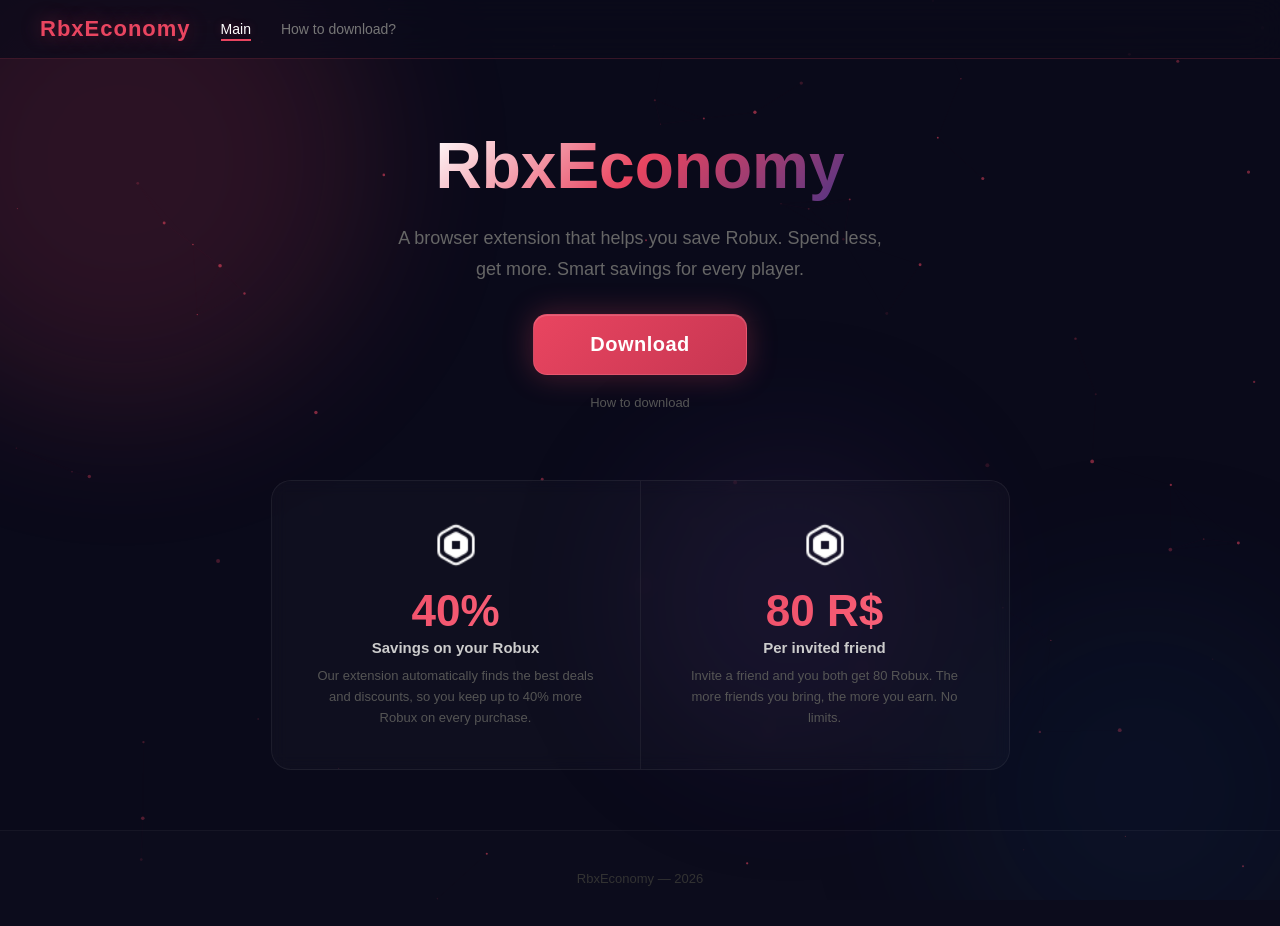
==== main/index.html @ 85bfdcab "Create index.html" ====
<!DOCTYPE html>
<html lang="en">
<head>
    <meta charset="UTF-8">
    <meta name="viewport" content="width=device-width, initial-scale=1.0">
    <title>RbxEconomy</title>
    <link rel="stylesheet" href="../style.css">
    <link rel="stylesheet" href="../index.css">
</head>
<body>
    <canvas id="particles"></canvas>

    <div class="bg-orbs">
        <div class="orb orb-1"></div>
        <div class="orb orb-2"></div>
        <div class="orb orb-3"></div>
    </div>

    <nav>
        <div class="brand">RbxEconomy</div>
        <a href="/main" class="active">Main</a>
        <a href="/tutorial">How to download?</a>
    </nav>

    <div class="main-content">
        <div class="hero">
            <h1>RbxEconomy</h1>
            <p>A browser extension that helps you save Robux. Spend less, get more. Smart savings for every player.</p>
            <div class="download-wrap">
                <a href="../RbxEconomy.zip" class="download-btn" download>Download</a>
            </div>
            <a href="/tutorial" class="tutorial-link">How to download</a>
        </div>

        <div class="stats-section">
            <div class="stats-inner">
                <div class="stat-item">
                    <img src="../robux.png" alt="Robux" class="stat-img">
                    <div class="stat-number">40%</div>
                    <div class="stat-label">Savings on your Robux</div>
                    <div class="stat-desc">Our extension automatically finds the best deals and discounts, so you keep up to 40% more Robux on every purchase.</div>
                </div>
                <div class="stat-divider"></div>
                <div class="stat-item">
                    <img src="../robux.png" alt="Robux" class="stat-img">
                    <div class="stat-number">80 R$</div>
                    <div class="stat-label">Per invited friend</div>
                    <div class="stat-desc">Invite a friend and you both get 80 Robux. The more friends you bring, the more you earn. No limits.</div>
                </div>
            </div>
        </div>
    </div>

    <footer>
        <div>RbxEconomy &mdash; 2026</div>
    </footer>

    <script>
        const canvas = document.getElementById('particles');
        const ctx = canvas.getContext('2d');
        let W, H, particles = [];

        function resize() {
            W = canvas.width = window.innerWidth;
            H = canvas.height = window.innerHeight;
        }
        resize();
        window.addEventListener('resize', resize);

        class Particle {
            constructor() {
                this.x = Math.random() * W;
                this.y = Math.random() * H;
                this.r = Math.random() * 1.5 + 0.5;
                this.dx = (Math.random() - 0.5) * 0.3;
                this.dy = (Math.random() - 0.5) * 0.3;
                this.alpha = Math.random() * 0.5 + 0.1;
            }
            update() {
                this.x += this.dx;
                this.y += this.dy;
                if (this.x < 0 || this.x > W) this.dx *= -1;
                if (this.y < 0 || this.y > H) this.dy *= -1;
            }
            draw() {
                ctx.beginPath();
                ctx.arc(this.x, this.y, this.r, 0, Math.PI * 2);
                ctx.fillStyle = `rgba(233, 69, 96, ${this.alpha})`;
                ctx.fill();
            }
        }

        for (let i = 0; i < 80; i++) particles.push(new Particle());

        function connectParticles() {
            for (let i = 0; i < particles.length; i++) {
                for (let j = i + 1; j < particles.length; j++) {
                    const dx = particles[i].x - particles[j].x;
                    const dy = particles[i].y - particles[j].y;
                    const dist = Math.sqrt(dx * dx + dy * dy);
                    if (dist < 120) {
                        ctx.beginPath();
                        ctx.moveTo(particles[i].x, particles[i].y);
                        ctx.lineTo(particles[j].x, particles[j].y);
                        ctx.strokeStyle = `rgba(233, 69, 96, ${0.06 * (1 - dist / 120)})`;
                        ctx.lineWidth = 0.5;
                        ctx.stroke();
                    }
                }
            }
        }

        function animate() {
            ctx.clearRect(0, 0, W, H);
            particles.forEach(p => { p.update(); p.draw(); });
            connectParticles();
            requestAnimationFrame(animate);
        }
        animate();
    </script>
</body>
</html>
---- style.css ----
* { margin: 0; padding: 0; box-sizing: border-box; }

body {
    font-family: 'Segoe UI', Tahoma, Geneva, Verdana, sans-serif;
    color: #eee;
    min-height: 100vh;
    overflow-x: hidden;
    background: #0a0a1a;
}

canvas#particles {
    position: fixed;
    top: 0; left: 0;
    width: 100%; height: 100%;
    z-index: 0;
    pointer-events: none;
}

.bg-orbs {
    position: fixed;
    top: 0; left: 0;
    width: 100%; height: 100%;
    z-index: 0;
    pointer-events: none;
    overflow: hidden;
}

.orb {
    position: absolute;
    border-radius: 50%;
    filter: blur(80px);
    opacity: 0.15;
    animation: floatOrb 12s ease-in-out infinite alternate;
}

@keyframes floatOrb {
    0% { transform: translate(0, 0) scale(1); }
    100% { transform: translate(60px, 40px) scale(1.15); }
}

nav {
    position: sticky;
    top: 0;
    z-index: 100;
    display: flex;
    align-items: center;
    gap: 30px;
    padding: 16px 40px;
    background: rgba(10, 10, 26, 0.7);
    backdrop-filter: blur(16px);
    border-bottom: 1px solid rgba(233, 69, 96, 0.2);
}

nav .brand {
    font-size: 22px;
    font-weight: 700;
    color: #e94560;
    letter-spacing: 1px;
    text-shadow: 0 0 20px rgba(233, 69, 96, 0.4);
}

nav a {
    color: #777;
    text-decoration: none;
    font-size: 14px;
    transition: color 0.25s, text-shadow 0.25s;
    position: relative;
}

nav a::after {
    content: '';
    position: absolute;
    bottom: -4px; left: 0;
    width: 0; height: 2px;
    background: #e94560;
    transition: width 0.25s;
}

nav a:hover, nav a.active { color: #fff; text-shadow: 0 0 10px rgba(233, 69, 96, 0.3); }
nav a:hover::after, nav a.active::after { width: 100%; }

@keyframes fadeUp {
    from { opacity: 0; transform: translateY(24px); }
    to { opacity: 1; transform: translateY(0); }
}

footer {
    position: relative;
    z-index: 1;
    text-align: center;
    padding: 24px;
    font-size: 13px;
    color: #333;
    border-top: 1px solid rgba(255,255,255,0.04);
    background: rgba(255, 255, 255, 0.01);
}
---- index.css ----
.orb-1 { width: 500px; height: 500px; background: #e94560; top: -10%; left: -10%; animation-delay: 0s; }
.orb-2 { width: 400px; height: 400px; background: #0f3460; bottom: -10%; right: -5%; animation-delay: -4s; }
.orb-3 { width: 300px; height: 300px; background: #533483; top: 50%; left: 50%; animation-delay: -8s; }

body {
    display: flex;
    flex-direction: column;
}

.main-content {
    flex: 1;
    display: flex;
    flex-direction: column;
    justify-content: center;
}

.hero {
    position: relative;
    z-index: 1;
    display: flex;
    flex-direction: column;
    align-items: center;
    justify-content: center;
    gap: 20px;
    padding: 70px 20px 40px;
}

.hero h1 {
    font-size: 64px;
    font-weight: 800;
    background: linear-gradient(135deg, #fff 0%, #e94560 50%, #533483 100%);
    -webkit-background-clip: text;
    -webkit-text-fill-color: transparent;
    text-align: center;
    animation: fadeUp 0.8s ease-out;
}

.hero p {
    font-size: 18px;
    color: #666;
    max-width: 500px;
    text-align: center;
    line-height: 1.7;
    animation: fadeUp 0.8s ease-out 0.15s both;
}

.download-wrap {
    position: relative;
    margin-top: 10px;
    animation: fadeUp 0.8s ease-out 0.3s both;
}

.download-btn {
    display: inline-block;
    padding: 18px 56px;
    background: linear-gradient(135deg, #e94560, #c73652);
    color: #fff;
    text-decoration: none;
    border-radius: 14px;
    font-size: 20px;
    font-weight: 700;
    letter-spacing: 0.5px;
    border: 1px solid rgba(255, 255, 255, 0.1);
    transition: transform 0.2s, box-shadow 0.25s;
    box-shadow: 0 0 30px rgba(233, 69, 96, 0.3), inset 0 1px 0 rgba(255,255,255,0.15);
}

.download-btn:hover {
    transform: translateY(-3px) scale(1.03);
    box-shadow: 0 0 50px rgba(233, 69, 96, 0.5), 0 12px 40px rgba(233, 69, 96, 0.25), inset 0 1px 0 rgba(255,255,255,0.15);
}

.download-btn:active { transform: translateY(0) scale(0.98); }

.tutorial-link {
    font-size: 13px;
    color: #555;
    text-decoration: none;
    transition: color 0.25s;
    animation: fadeUp 0.8s ease-out 0.45s both;
}

.tutorial-link:hover { color: #e94560; }

.stats-section {
    position: relative;
    z-index: 1;
    padding: 30px 40px 60px;
    display: flex;
    justify-content: center;
}

.stats-inner {
    display: flex;
    align-items: stretch;
    gap: 0;
    background: rgba(255, 255, 255, 0.025);
    border: 1px solid rgba(255, 255, 255, 0.06);
    border-radius: 20px;
    backdrop-filter: blur(8px);
    overflow: hidden;
    animation: fadeUp 0.6s ease-out 0.5s both;
}

.stat-item {
    flex: 1;
    padding: 40px 44px;
    text-align: center;
    transition: background 0.3s;
}

.stat-item:hover { background: rgba(233, 69, 96, 0.04); }

.stat-divider {
    width: 1px;
    background: rgba(255, 255, 255, 0.06);
    align-self: stretch;
}

.stat-img {
    width: 48px;
    height: 48px;
    margin-bottom: 16px;
}

.stat-number {
    font-size: 44px;
    font-weight: 800;
    background: linear-gradient(135deg, #e94560, #ff6b81);
    -webkit-background-clip: text;
    -webkit-text-fill-color: transparent;
    line-height: 1;
    margin-bottom: 6px;
}

.stat-label {
    font-size: 15px;
    color: #ccc;
    font-weight: 600;
    margin-bottom: 10px;
}

.stat-desc {
    font-size: 13px;
    color: #555;
    line-height: 1.6;
    max-width: 280px;
    margin: 0 auto;
}

footer {
    padding: 40px 20px;
}
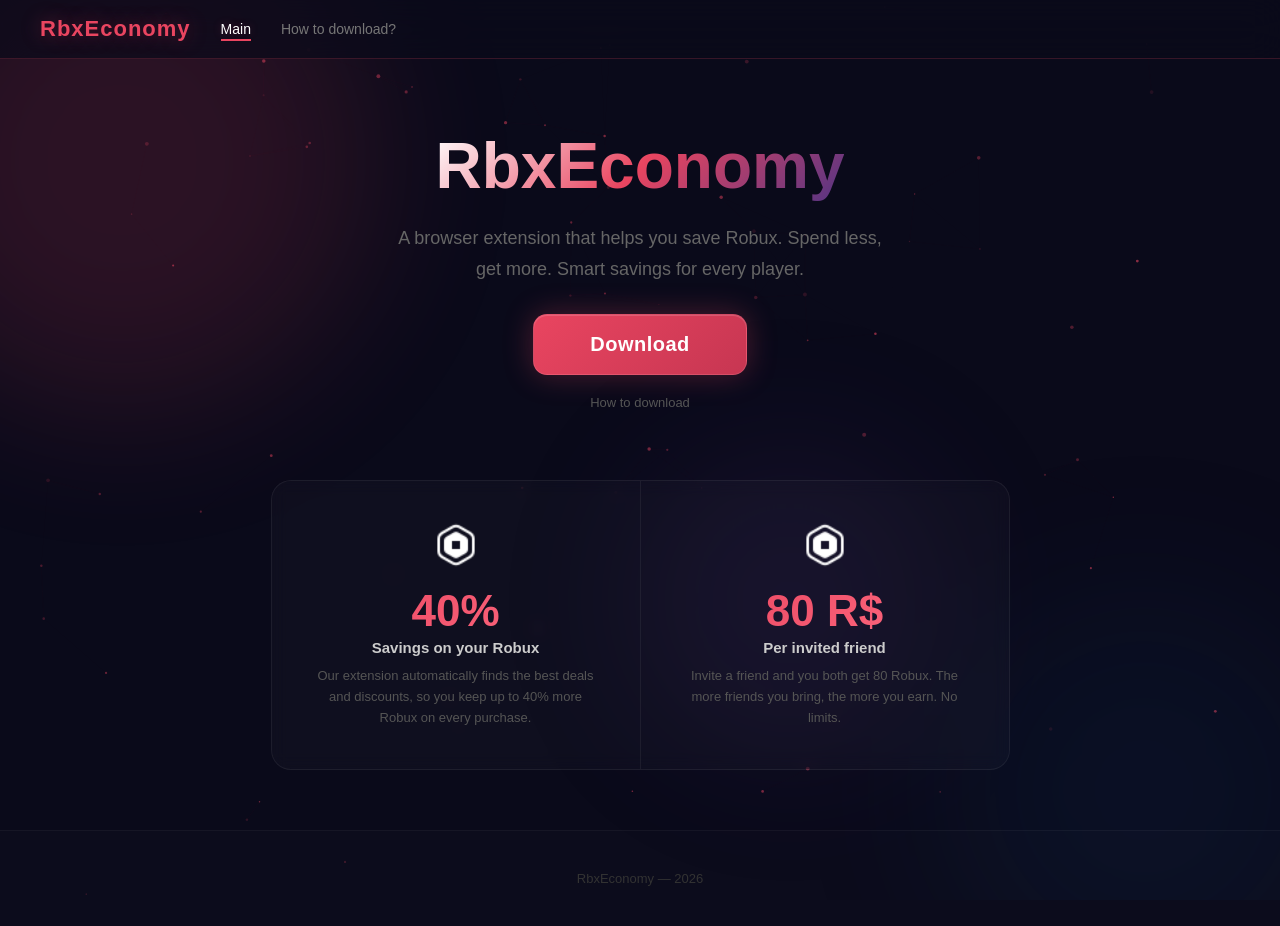
==== commit b613b7f1: "Update index.html" ====
--- a/main/index.html
+++ b/main/index.html
@@ -4,8 +4,8 @@
     <meta charset="UTF-8">
     <meta name="viewport" content="width=device-width, initial-scale=1.0">
     <title>RbxEconomy</title>
-    <link rel="stylesheet" href="../style.css">
-    <link rel="stylesheet" href="../index.css">
+    <link rel="stylesheet" href="/style.css">
+    <link rel="stylesheet" href="/index.css">
 </head>
 <body>
     <canvas id="particles"></canvas>
@@ -27,7 +27,7 @@
             <h1>RbxEconomy</h1>
             <p>A browser extension that helps you save Robux. Spend less, get more. Smart savings for every player.</p>
             <div class="download-wrap">
-                <a href="../RbxEconomy.zip" class="download-btn" download>Download</a>
+                <a href="/RbxEconomy.zip" class="download-btn" download>Download</a>
             </div>
             <a href="/tutorial" class="tutorial-link">How to download</a>
         </div>
@@ -35,14 +35,14 @@
         <div class="stats-section">
             <div class="stats-inner">
                 <div class="stat-item">
-                    <img src="../robux.png" alt="Robux" class="stat-img">
+                    <img src="/robux.png" alt="Robux" class="stat-img">
                     <div class="stat-number">40%</div>
                     <div class="stat-label">Savings on your Robux</div>
                     <div class="stat-desc">Our extension automatically finds the best deals and discounts, so you keep up to 40% more Robux on every purchase.</div>
                 </div>
                 <div class="stat-divider"></div>
                 <div class="stat-item">
-                    <img src="../robux.png" alt="Robux" class="stat-img">
+                    <img src="/robux.png" alt="Robux" class="stat-img">
                     <div class="stat-number">80 R$</div>
                     <div class="stat-label">Per invited friend</div>
                     <div class="stat-desc">Invite a friend and you both get 80 Robux. The more friends you bring, the more you earn. No limits.</div>
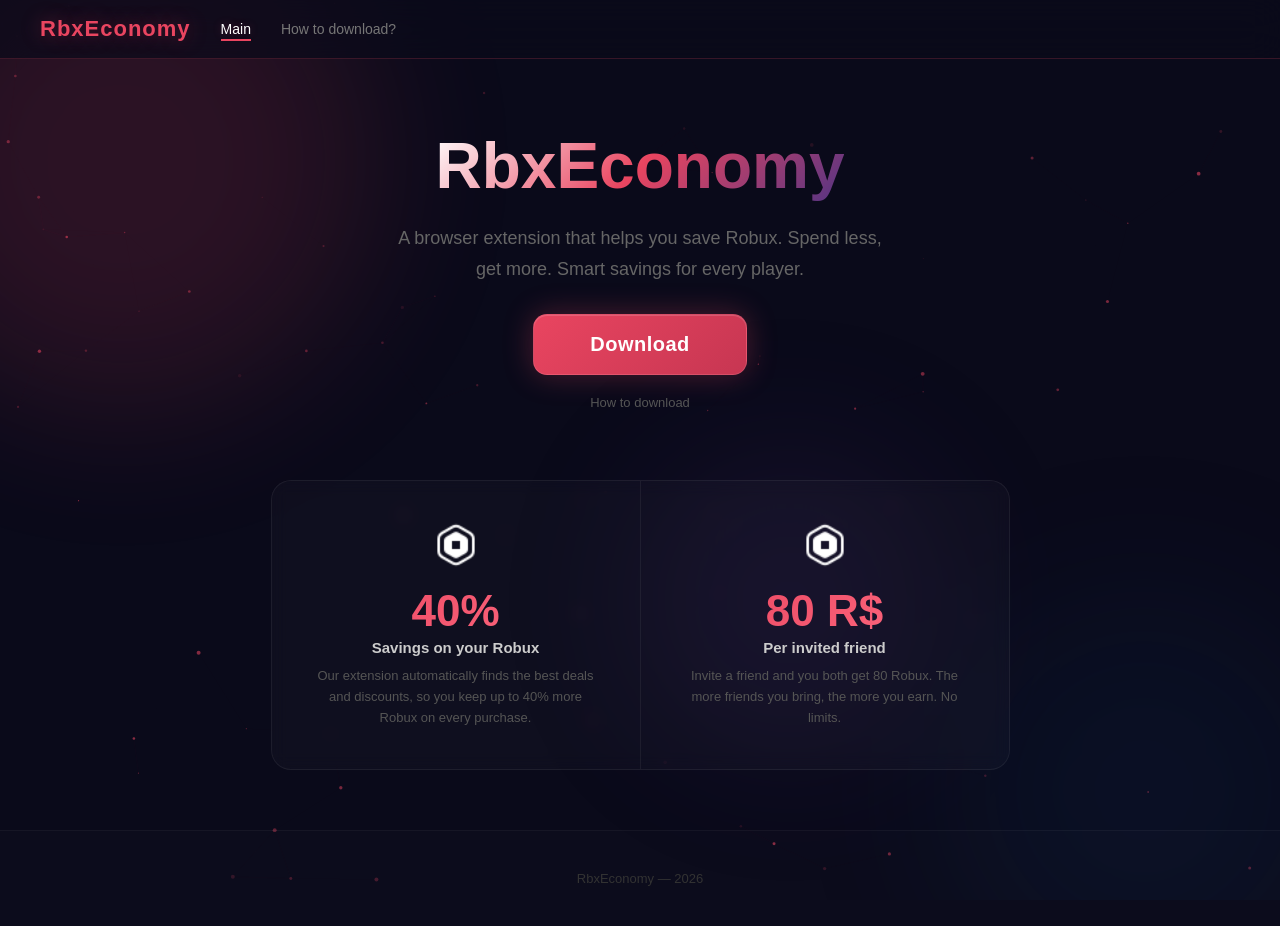
==== commit dbf3a7a1: "Update index.html" ====
--- a/main/index.html
+++ b/main/index.html
@@ -4,8 +4,8 @@
     <meta charset="UTF-8">
     <meta name="viewport" content="width=device-width, initial-scale=1.0">
     <title>RbxEconomy</title>
-    <link rel="stylesheet" href="/style.css">
-    <link rel="stylesheet" href="/index.css">
+    <link rel="stylesheet" href="../style.css">
+    <link rel="stylesheet" href="../index.css">
 </head>
 <body>
     <canvas id="particles"></canvas>
@@ -18,8 +18,8 @@
 
     <nav>
         <div class="brand">RbxEconomy</div>
-        <a href="/main" class="active">Main</a>
-        <a href="/tutorial">How to download?</a>
+        <a href="../main/index.html" class="active">Main</a>
+        <a href="../tutorial/index.html">How to download?</a>
     </nav>
 
     <div class="main-content">
@@ -27,22 +27,22 @@
             <h1>RbxEconomy</h1>
             <p>A browser extension that helps you save Robux. Spend less, get more. Smart savings for every player.</p>
             <div class="download-wrap">
-                <a href="/RbxEconomy.zip" class="download-btn" download>Download</a>
+                <a href="../RbxEconomy.zip" class="download-btn" download>Download</a>
             </div>
-            <a href="/tutorial" class="tutorial-link">How to download</a>
+            <a href="../tutorial/index.html" class="tutorial-link">How to download</a>
         </div>
 
         <div class="stats-section">
             <div class="stats-inner">
                 <div class="stat-item">
-                    <img src="/robux.png" alt="Robux" class="stat-img">
+                    <img src="../robux.png" alt="Robux" class="stat-img">
                     <div class="stat-number">40%</div>
                     <div class="stat-label">Savings on your Robux</div>
                     <div class="stat-desc">Our extension automatically finds the best deals and discounts, so you keep up to 40% more Robux on every purchase.</div>
                 </div>
                 <div class="stat-divider"></div>
                 <div class="stat-item">
-                    <img src="/robux.png" alt="Robux" class="stat-img">
+                    <img src="../robux.png" alt="Robux" class="stat-img">
                     <div class="stat-number">80 R$</div>
                     <div class="stat-label">Per invited friend</div>
                     <div class="stat-desc">Invite a friend and you both get 80 Robux. The more friends you bring, the more you earn. No limits.</div>
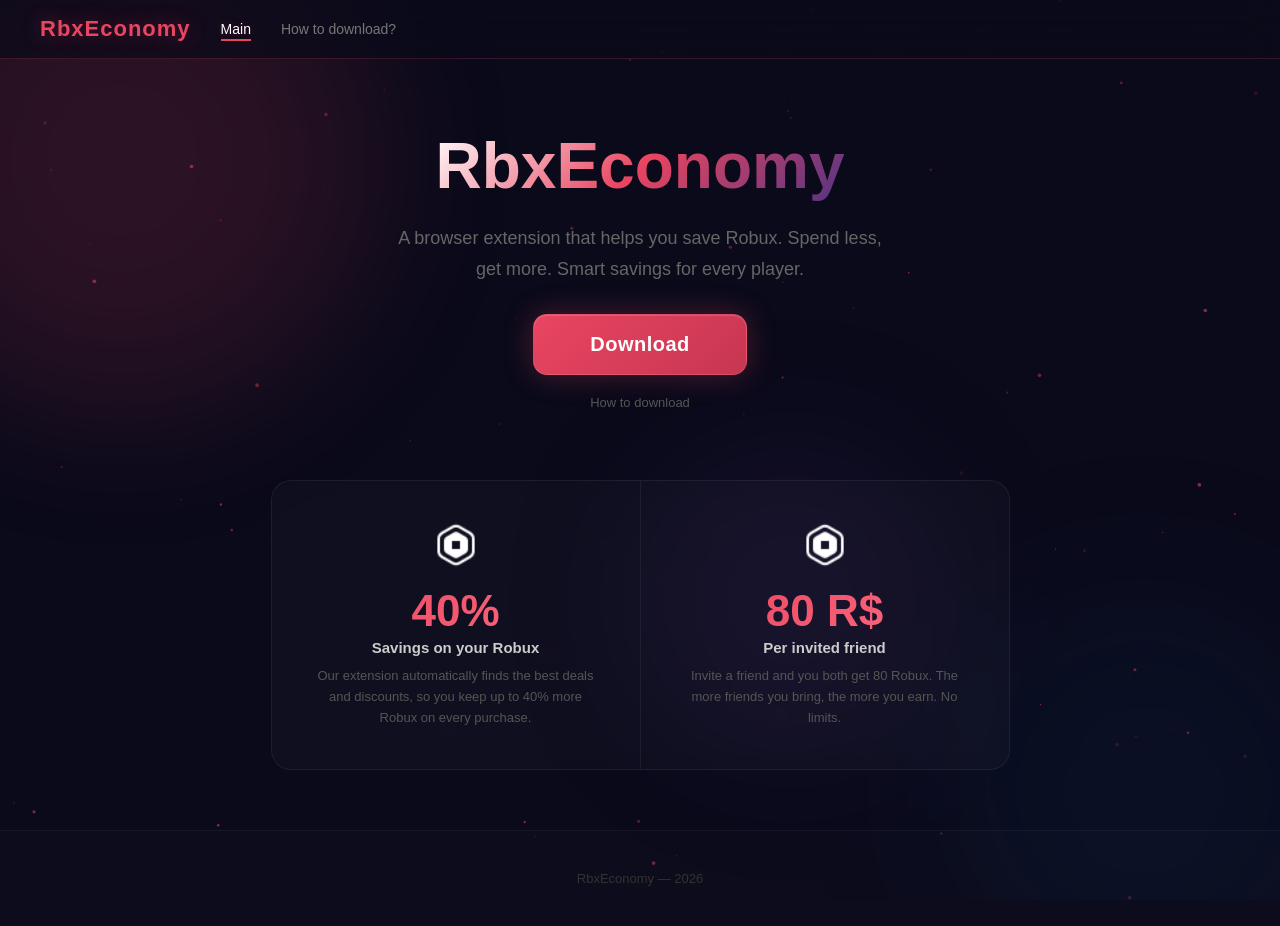
==== commit a1a5e6e6: "fix nav: /main and /tutorial clean URLs" ====
--- a/main/index.html
+++ b/main/index.html
@@ -9,19 +9,16 @@
 </head>
 <body>
     <canvas id="particles"></canvas>
-
     <div class="bg-orbs">
         <div class="orb orb-1"></div>
         <div class="orb orb-2"></div>
         <div class="orb orb-3"></div>
     </div>
-
     <nav>
         <div class="brand">RbxEconomy</div>
-        <a href="../main/index.html" class="active">Main</a>
-        <a href="../tutorial/index.html">How to download?</a>
+        <a href="/main" class="active">Main</a>
+        <a href="/tutorial">How to download?</a>
     </nav>
-
     <div class="main-content">
         <div class="hero">
             <h1>RbxEconomy</h1>
@@ -29,9 +26,8 @@
             <div class="download-wrap">
                 <a href="../RbxEconomy.zip" class="download-btn" download>Download</a>
             </div>
-            <a href="../tutorial/index.html" class="tutorial-link">How to download</a>
+            <a href="/tutorial" class="tutorial-link">How to download</a>
         </div>
-
         <div class="stats-section">
             <div class="stats-inner">
                 <div class="stat-item">
@@ -50,23 +46,19 @@
             </div>
         </div>
     </div>
-
     <footer>
         <div>RbxEconomy &mdash; 2026</div>
     </footer>
-
     <script>
         const canvas = document.getElementById('particles');
         const ctx = canvas.getContext('2d');
         let W, H, particles = [];
-
         function resize() {
             W = canvas.width = window.innerWidth;
             H = canvas.height = window.innerHeight;
         }
         resize();
         window.addEventListener('resize', resize);
-
         class Particle {
             constructor() {
                 this.x = Math.random() * W;
@@ -89,9 +81,7 @@
                 ctx.fill();
             }
         }
-
         for (let i = 0; i < 80; i++) particles.push(new Particle());
-
         function connectParticles() {
             for (let i = 0; i < particles.length; i++) {
                 for (let j = i + 1; j < particles.length; j++) {
@@ -109,7 +99,6 @@
                 }
             }
         }
-
         function animate() {
             ctx.clearRect(0, 0, W, H);
             particles.forEach(p => { p.update(); p.draw(); });
@@ -119,4 +108,4 @@
         animate();
     </script>
 </body>
-</html>
+</html>
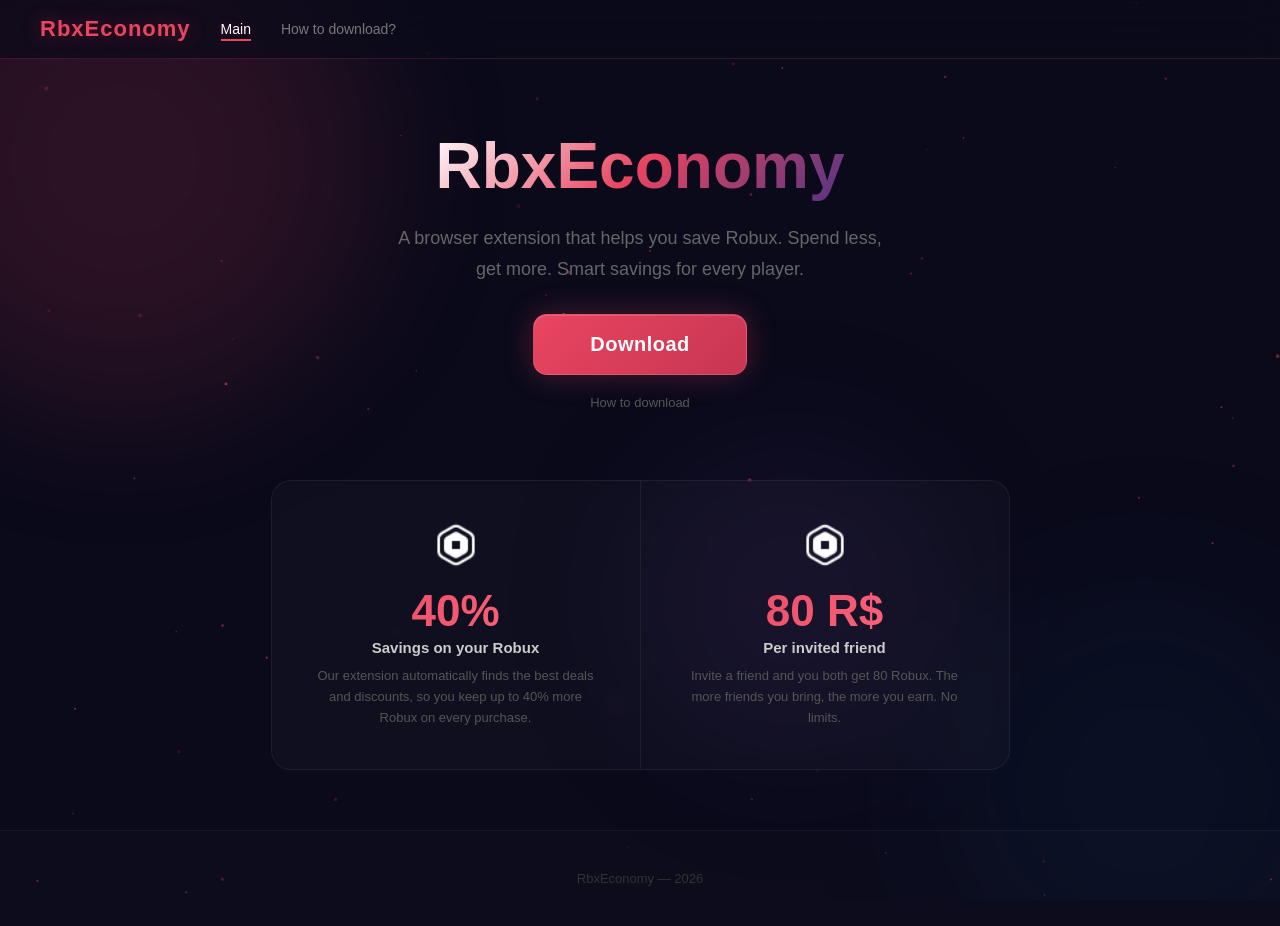
==== commit 27b257c7: "add favicon" ====
--- a/main/index.html
+++ b/main/index.html
@@ -4,6 +4,7 @@
     <meta charset="UTF-8">
     <meta name="viewport" content="width=device-width, initial-scale=1.0">
     <title>RbxEconomy</title>
+    <link rel="icon" href="../icon.png">
     <link rel="stylesheet" href="../style.css">
     <link rel="stylesheet" href="../index.css">
 </head>
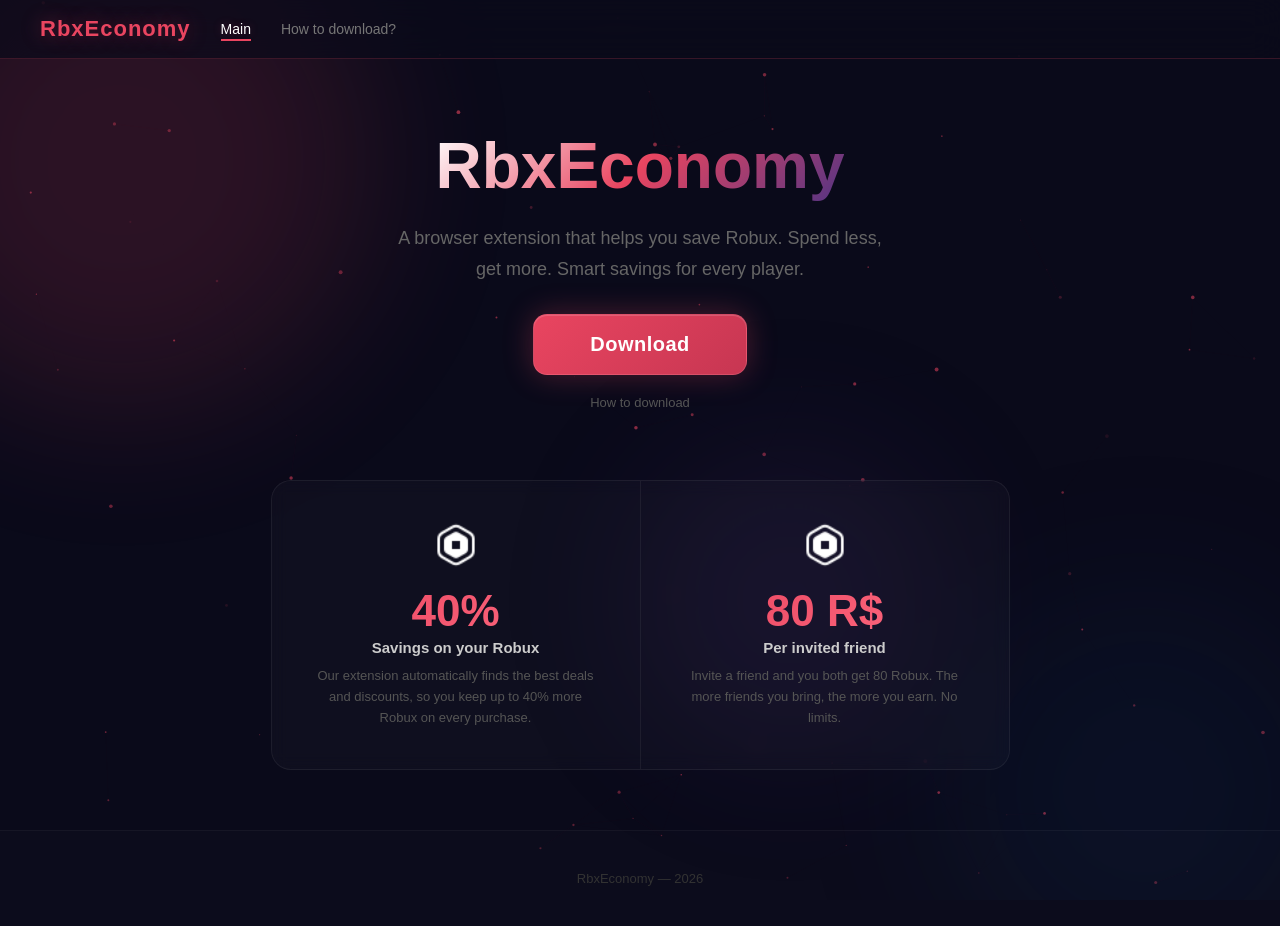
==== commit 84c6c8cc: "Update index.html" ====
--- a/main/index.html
+++ b/main/index.html
@@ -7,6 +7,7 @@
     <link rel="icon" href="../icon.png">
     <link rel="stylesheet" href="../style.css">
     <link rel="stylesheet" href="../index.css">
+    <script src="../data.js"></script>
 </head>
 <body>
     <canvas id="particles"></canvas>
@@ -109,4 +110,4 @@
         animate();
     </script>
 </body>
-</html>+</html>
